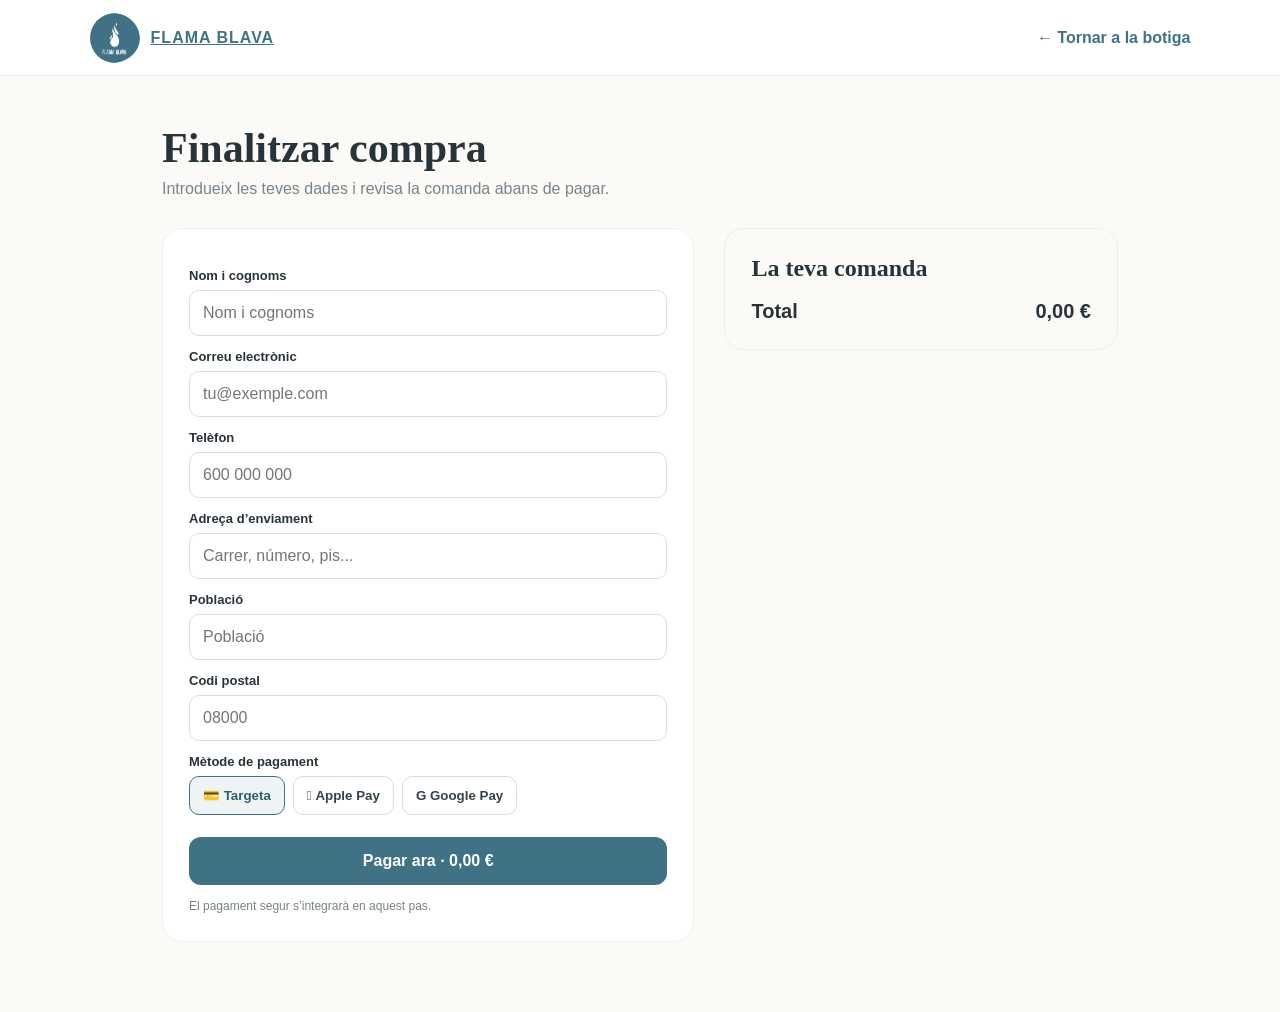
==== checkout.html @ 1827d380 "Crear pàgina pròpia de checkout" ====
<!doctype html><html lang="ca"><head><meta charset="utf-8"><meta name="viewport" content="width=device-width,initial-scale=1"><title>Finalitzar compra · Flama Blava</title><style>*{box-sizing:border-box}body{margin:0;font-family:Arial,sans-serif;background:#fbfaf7;color:#27343a}.top{height:76px;background:#fff;border-bottom:1px solid #eee;display:flex;align-items:center;padding:0 7%;justify-content:space-between}.brand{display:flex;align-items:center;gap:11px;font-weight:800;letter-spacing:1px;color:#3f7285}.brand img{width:50px;height:50px;object-fit:cover;border-radius:50%}.back{color:#3f7285;text-decoration:none;font-weight:700}.page{max-width:1000px;margin:0 auto;padding:48px 22px 70px}.page h1{font-family:Georgia,serif;font-size:42px;margin:0 0 8px}.sub{color:#78848a;margin:0 0 30px}.checkout-grid{display:grid;grid-template-columns:1.15fr .85fr;gap:30px}.checkout-form,.summary{background:#fff;border:1px solid #eee;border-radius:20px;padding:26px}.checkout-form label{display:block;font-weight:700;font-size:13px;margin:13px 0 7px}.checkout-form input{width:100%;padding:13px;border:1px solid #d8e0e1;border-radius:10px;font:inherit;outline:none}.checkout-form input:focus{border-color:#3f7285;box-shadow:0 0 0 3px #3f728522}.payment-options{display:flex;gap:8px;flex-wrap:wrap}.payment-option{border:1px solid #d8e0e1;background:#fff;color:#36434a;border-radius:10px;padding:11px 13px;cursor:pointer;font-weight:700}.payment-option.selected{border-color:#3f7285;background:#eef4f5;color:#315e6d}.summary{height:max-content;background:#fbfaf7}.summary h2{font-family:Georgia,serif;margin:0 0 16px}.summary-row{display:flex;justify-content:space-between;gap:10px;padding:11px 0;border-bottom:1px solid #e7e4df;font-size:14px}.total{display:flex;justify-content:space-between;font-size:20px;font-weight:800;margin-top:18px}.pay{width:100%;margin-top:22px;border:0;background:#3f7285;color:#fff;padding:15px;border-radius:12px;font-weight:800;font-size:16px;cursor:pointer}.note{font-size:12px;color:#78848a;margin-top:12px;line-height:1.5}@media(max-width:700px){.checkout-grid{grid-template-columns:1fr}.page{padding-top:32px}.page h1{font-size:34px}.top{padding:0 5%}.brand span{display:none}}</style></head><body><header class="top"><a class="brand" href="index.html"><img src="assets/IMG_2383.jpeg" alt="Flama Blava"><span>FLAMA BLAVA</span></a><a class="back" href="index.html">← Tornar a la botiga</a></header><main class="page"><h1>Finalitzar compra</h1><p class="sub">Introdueix les teves dades i revisa la comanda abans de pagar.</p><div class="checkout-grid"><form class="checkout-form" id="checkoutForm"><label>Nom i cognoms</label><input required autocomplete="name" placeholder="Nom i cognoms"><label>Correu electrònic</label><input type="email" required autocomplete="email" placeholder="tu@exemple.com"><label>Telèfon</label><input type="tel" required autocomplete="tel" placeholder="600 000 000"><label>Adreça d’enviament</label><input required autocomplete="street-address" placeholder="Carrer, número, pis..."><label>Població</label><input required autocomplete="address-level2" placeholder="Població"><label>Codi postal</label><input required autocomplete="postal-code" inputmode="numeric" placeholder="08000"><label>Mètode de pagament</label><div class="payment-options"><button type="button" class="payment-option selected">💳 Targeta</button><button type="button" class="payment-option"> Apple Pay</button><button type="button" class="payment-option">G Google Pay</button></div><button class="pay" type="submit">Pagar ara · <span id="payTotal">0,00 €</span></button><div class="note">El pagament segur s’integrarà en aquest pas.</div></form><aside class="summary"><h2>La teva comanda</h2><div id="summary"></div><div class="total"><span>Total</span><span id="total">0,00 €</span></div></aside></div></main><script>const cart=JSON.parse(localStorage.getItem('flamaBlavaCart')||'[]');const esc=v=>String(v).replaceAll('&','&amp;').replaceAll('<','&lt;').replaceAll('>','&gt;');const total=cart.reduce((s,x)=>s+x.price*x.qty,0);document.getElementById('summary').innerHTML=cart.map(x=>'<div class="summary-row"><span>'+esc(x.name)+' × '+x.qty+'</span><strong>'+((x.price*x.qty).toFixed(2).replace('.',','))+' €</strong></div>').join('');document.getElementById('total').textContent=total.toFixed(2).replace('.',',')+' €';document.getElementById('payTotal').textContent=total.toFixed(2).replace('.',',')+' €';document.querySelectorAll('.payment-option').forEach(b=>b.onclick=()=>{document.querySelectorAll('.payment-option').forEach(x=>x.classList.remove('selected'));b.classList.add('selected')});document.getElementById('checkoutForm').onsubmit=e=>e.preventDefault();</script></body></html>
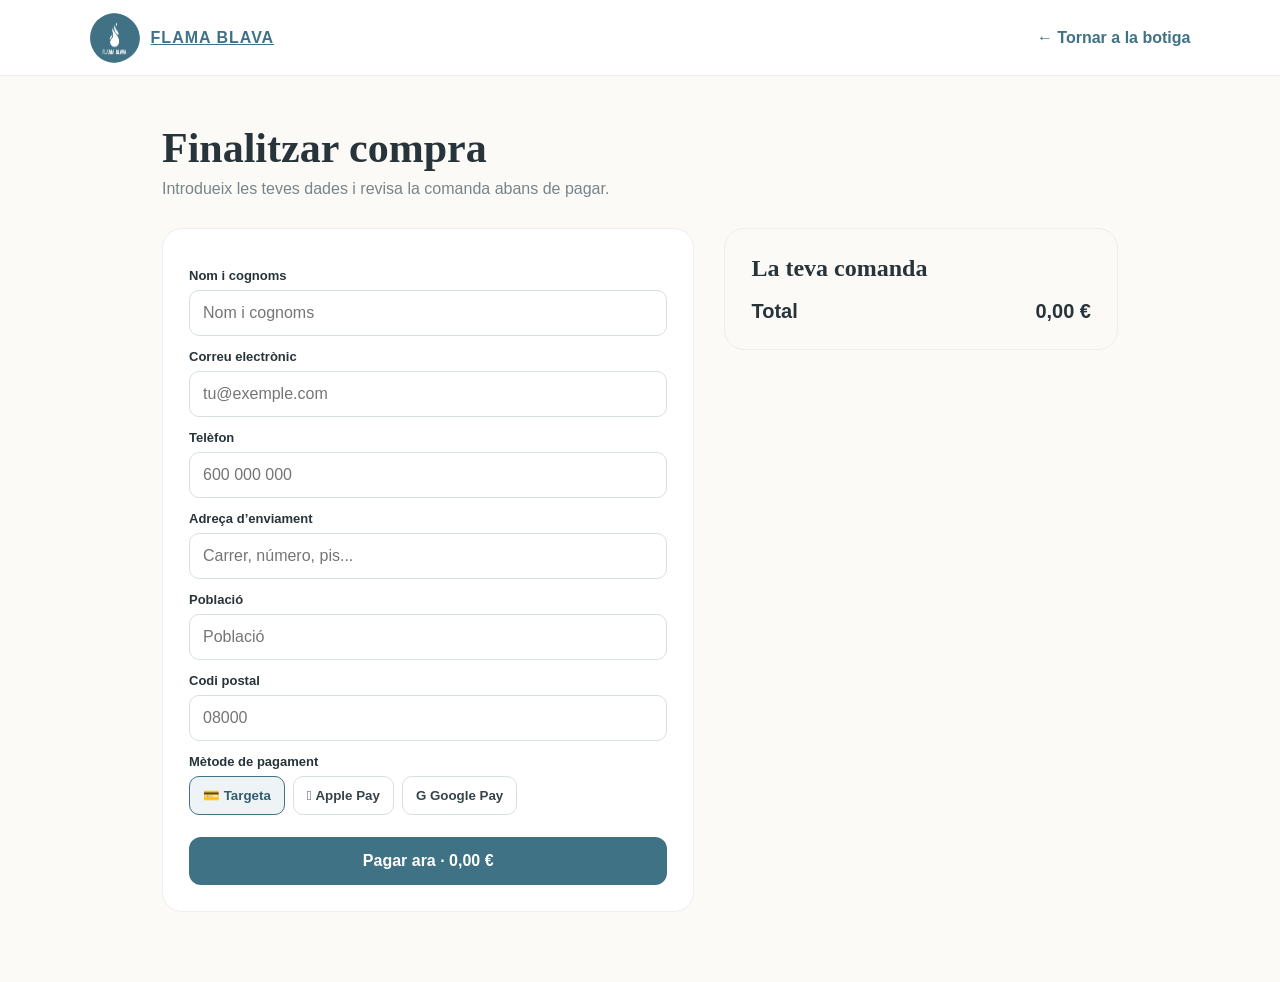
==== commit c2a837d8: "Treure missatge de pagament demo del checkout" ====
--- a/checkout.html
+++ b/checkout.html
@@ -1 +1 @@
-<!doctype html><html lang="ca"><head><meta charset="utf-8"><meta name="viewport" content="width=device-width,initial-scale=1"><title>Finalitzar compra · Flama Blava</title><style>*{box-sizing:border-box}body{margin:0;font-family:Arial,sans-serif;background:#fbfaf7;color:#27343a}.top{height:76px;background:#fff;border-bottom:1px solid #eee;display:flex;align-items:center;padding:0 7%;justify-content:space-between}.brand{display:flex;align-items:center;gap:11px;font-weight:800;letter-spacing:1px;color:#3f7285}.brand img{width:50px;height:50px;object-fit:cover;border-radius:50%}.back{color:#3f7285;text-decoration:none;font-weight:700}.page{max-width:1000px;margin:0 auto;padding:48px 22px 70px}.page h1{font-family:Georgia,serif;font-size:42px;margin:0 0 8px}.sub{color:#78848a;margin:0 0 30px}.checkout-grid{display:grid;grid-template-columns:1.15fr .85fr;gap:30px}.checkout-form,.summary{background:#fff;border:1px solid #eee;border-radius:20px;padding:26px}.checkout-form label{display:block;font-weight:700;font-size:13px;margin:13px 0 7px}.checkout-form input{width:100%;padding:13px;border:1px solid #d8e0e1;border-radius:10px;font:inherit;outline:none}.checkout-form input:focus{border-color:#3f7285;box-shadow:0 0 0 3px #3f728522}.payment-options{display:flex;gap:8px;flex-wrap:wrap}.payment-option{border:1px solid #d8e0e1;background:#fff;color:#36434a;border-radius:10px;padding:11px 13px;cursor:pointer;font-weight:700}.payment-option.selected{border-color:#3f7285;background:#eef4f5;color:#315e6d}.summary{height:max-content;background:#fbfaf7}.summary h2{font-family:Georgia,serif;margin:0 0 16px}.summary-row{display:flex;justify-content:space-between;gap:10px;padding:11px 0;border-bottom:1px solid #e7e4df;font-size:14px}.total{display:flex;justify-content:space-between;font-size:20px;font-weight:800;margin-top:18px}.pay{width:100%;margin-top:22px;border:0;background:#3f7285;color:#fff;padding:15px;border-radius:12px;font-weight:800;font-size:16px;cursor:pointer}.note{font-size:12px;color:#78848a;margin-top:12px;line-height:1.5}@media(max-width:700px){.checkout-grid{grid-template-columns:1fr}.page{padding-top:32px}.page h1{font-size:34px}.top{padding:0 5%}.brand span{display:none}}</style></head><body><header class="top"><a class="brand" href="index.html"><img src="assets/IMG_2383.jpeg" alt="Flama Blava"><span>FLAMA BLAVA</span></a><a class="back" href="index.html">← Tornar a la botiga</a></header><main class="page"><h1>Finalitzar compra</h1><p class="sub">Introdueix les teves dades i revisa la comanda abans de pagar.</p><div class="checkout-grid"><form class="checkout-form" id="checkoutForm"><label>Nom i cognoms</label><input required autocomplete="name" placeholder="Nom i cognoms"><label>Correu electrònic</label><input type="email" required autocomplete="email" placeholder="tu@exemple.com"><label>Telèfon</label><input type="tel" required autocomplete="tel" placeholder="600 000 000"><label>Adreça d’enviament</label><input required autocomplete="street-address" placeholder="Carrer, número, pis..."><label>Població</label><input required autocomplete="address-level2" placeholder="Població"><label>Codi postal</label><input required autocomplete="postal-code" inputmode="numeric" placeholder="08000"><label>Mètode de pagament</label><div class="payment-options"><button type="button" class="payment-option selected">💳 Targeta</button><button type="button" class="payment-option"> Apple Pay</button><button type="button" class="payment-option">G Google Pay</button></div><button class="pay" type="submit">Pagar ara · <span id="payTotal">0,00 €</span></button><div class="note">El pagament segur s’integrarà en aquest pas.</div></form><aside class="summary"><h2>La teva comanda</h2><div id="summary"></div><div class="total"><span>Total</span><span id="total">0,00 €</span></div></aside></div></main><script>const cart=JSON.parse(localStorage.getItem('flamaBlavaCart')||'[]');const esc=v=>String(v).replaceAll('&','&amp;').replaceAll('<','&lt;').replaceAll('>','&gt;');const total=cart.reduce((s,x)=>s+x.price*x.qty,0);document.getElementById('summary').innerHTML=cart.map(x=>'<div class="summary-row"><span>'+esc(x.name)+' × '+x.qty+'</span><strong>'+((x.price*x.qty).toFixed(2).replace('.',','))+' €</strong></div>').join('');document.getElementById('total').textContent=total.toFixed(2).replace('.',',')+' €';document.getElementById('payTotal').textContent=total.toFixed(2).replace('.',',')+' €';document.querySelectorAll('.payment-option').forEach(b=>b.onclick=()=>{document.querySelectorAll('.payment-option').forEach(x=>x.classList.remove('selected'));b.classList.add('selected')});document.getElementById('checkoutForm').onsubmit=e=>e.preventDefault();</script></body></html>+<!doctype html><html lang="ca"><head><meta charset="utf-8"><meta name="viewport" content="width=device-width,initial-scale=1"><title>Finalitzar compra · Flama Blava</title><style>*{box-sizing:border-box}body{margin:0;font-family:Arial,sans-serif;background:#fbfaf7;color:#27343a}.top{height:76px;background:#fff;border-bottom:1px solid #eee;display:flex;align-items:center;padding:0 7%;justify-content:space-between}.brand{display:flex;align-items:center;gap:11px;font-weight:800;letter-spacing:1px;color:#3f7285}.brand img{width:50px;height:50px;object-fit:cover;border-radius:50%}.back{color:#3f7285;text-decoration:none;font-weight:700}.page{max-width:1000px;margin:0 auto;padding:48px 22px 70px}.page h1{font-family:Georgia,serif;font-size:42px;margin:0 0 8px}.sub{color:#78848a;margin:0 0 30px}.checkout-grid{display:grid;grid-template-columns:1.15fr .85fr;gap:30px}.checkout-form,.summary{background:#fff;border:1px solid #eee;border-radius:20px;padding:26px}.checkout-form label{display:block;font-weight:700;font-size:13px;margin:13px 0 7px}.checkout-form input{width:100%;padding:13px;border:1px solid #d8e0e1;border-radius:10px;font:inherit;outline:none}.checkout-form input:focus{border-color:#3f7285;box-shadow:0 0 0 3px #3f728522}.payment-options{display:flex;gap:8px;flex-wrap:wrap}.payment-option{border:1px solid #d8e0e1;background:#fff;color:#36434a;border-radius:10px;padding:11px 13px;cursor:pointer;font-weight:700}.payment-option.selected{border-color:#3f7285;background:#eef4f5;color:#315e6d}.summary{height:max-content;background:#fbfaf7}.summary h2{font-family:Georgia,serif;margin:0 0 16px}.summary-row{display:flex;justify-content:space-between;gap:10px;padding:11px 0;border-bottom:1px solid #e7e4df;font-size:14px}.total{display:flex;justify-content:space-between;font-size:20px;font-weight:800;margin-top:18px}.pay{width:100%;margin-top:22px;border:0;background:#3f7285;color:#fff;padding:15px;border-radius:12px;font-weight:800;font-size:16px;cursor:pointer}.note{font-size:12px;color:#78848a;margin-top:12px;line-height:1.5}@media(max-width:700px){.checkout-grid{grid-template-columns:1fr}.page{padding-top:32px}.page h1{font-size:34px}.top{padding:0 5%}.brand span{display:none}}</style></head><body><header class="top"><a class="brand" href="index.html"><img src="assets/IMG_2383.jpeg" alt="Flama Blava"><span>FLAMA BLAVA</span></a><a class="back" href="index.html">← Tornar a la botiga</a></header><main class="page"><h1>Finalitzar compra</h1><p class="sub">Introdueix les teves dades i revisa la comanda abans de pagar.</p><div class="checkout-grid"><form class="checkout-form" id="checkoutForm"><label>Nom i cognoms</label><input required autocomplete="name" placeholder="Nom i cognoms"><label>Correu electrònic</label><input type="email" required autocomplete="email" placeholder="tu@exemple.com"><label>Telèfon</label><input type="tel" required autocomplete="tel" placeholder="600 000 000"><label>Adreça d’enviament</label><input required autocomplete="street-address" placeholder="Carrer, número, pis..."><label>Població</label><input required autocomplete="address-level2" placeholder="Població"><label>Codi postal</label><input required autocomplete="postal-code" inputmode="numeric" placeholder="08000"><label>Mètode de pagament</label><div class="payment-options"><button type="button" class="payment-option selected">💳 Targeta</button><button type="button" class="payment-option"> Apple Pay</button><button type="button" class="payment-option">G Google Pay</button></div><button class="pay" type="submit">Pagar ara · <span id="payTotal">0,00 €</span></button></form><aside class="summary"><h2>La teva comanda</h2><div id="summary"></div><div class="total"><span>Total</span><span id="total">0,00 €</span></div></aside></div></main><script>const cart=JSON.parse(localStorage.getItem('flamaBlavaCart')||'[]');const esc=v=>String(v).replaceAll('&','&amp;').replaceAll('<','&lt;').replaceAll('>','&gt;');const total=cart.reduce((s,x)=>s+x.price*x.qty,0);document.getElementById('summary').innerHTML=cart.map(x=>'<div class="summary-row"><span>'+esc(x.name)+' × '+x.qty+'</span><strong>'+((x.price*x.qty).toFixed(2).replace('.',','))+' €</strong></div>').join('');document.getElementById('total').textContent=total.toFixed(2).replace('.',',')+' €';document.getElementById('payTotal').textContent=total.toFixed(2).replace('.',',')+' €';document.querySelectorAll('.payment-option').forEach(b=>b.onclick=()=>{document.querySelectorAll('.payment-option').forEach(x=>x.classList.remove('selected'));b.classList.add('selected')});document.getElementById('checkoutForm').onsubmit=e=>e.preventDefault();</script></body></html>
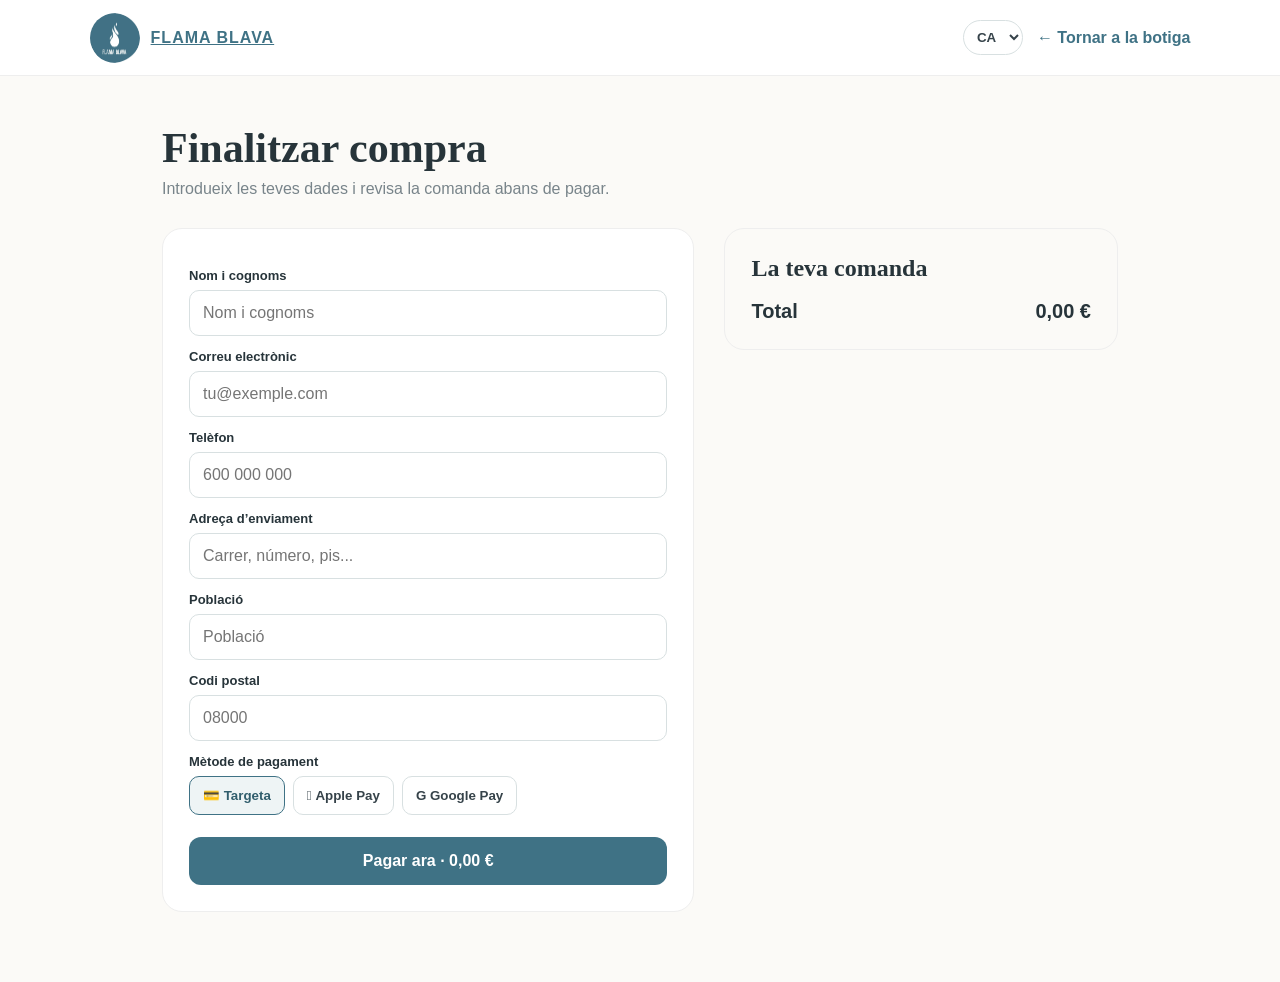
==== commit 078dcf1a: "Afegir idiomes al checkout" ====
--- a/checkout.html
+++ b/checkout.html
@@ -1 +1 @@
-<!doctype html><html lang="ca"><head><meta charset="utf-8"><meta name="viewport" content="width=device-width,initial-scale=1"><title>Finalitzar compra · Flama Blava</title><style>*{box-sizing:border-box}body{margin:0;font-family:Arial,sans-serif;background:#fbfaf7;color:#27343a}.top{height:76px;background:#fff;border-bottom:1px solid #eee;display:flex;align-items:center;padding:0 7%;justify-content:space-between}.brand{display:flex;align-items:center;gap:11px;font-weight:800;letter-spacing:1px;color:#3f7285}.brand img{width:50px;height:50px;object-fit:cover;border-radius:50%}.back{color:#3f7285;text-decoration:none;font-weight:700}.page{max-width:1000px;margin:0 auto;padding:48px 22px 70px}.page h1{font-family:Georgia,serif;font-size:42px;margin:0 0 8px}.sub{color:#78848a;margin:0 0 30px}.checkout-grid{display:grid;grid-template-columns:1.15fr .85fr;gap:30px}.checkout-form,.summary{background:#fff;border:1px solid #eee;border-radius:20px;padding:26px}.checkout-form label{display:block;font-weight:700;font-size:13px;margin:13px 0 7px}.checkout-form input{width:100%;padding:13px;border:1px solid #d8e0e1;border-radius:10px;font:inherit;outline:none}.checkout-form input:focus{border-color:#3f7285;box-shadow:0 0 0 3px #3f728522}.payment-options{display:flex;gap:8px;flex-wrap:wrap}.payment-option{border:1px solid #d8e0e1;background:#fff;color:#36434a;border-radius:10px;padding:11px 13px;cursor:pointer;font-weight:700}.payment-option.selected{border-color:#3f7285;background:#eef4f5;color:#315e6d}.summary{height:max-content;background:#fbfaf7}.summary h2{font-family:Georgia,serif;margin:0 0 16px}.summary-row{display:flex;justify-content:space-between;gap:10px;padding:11px 0;border-bottom:1px solid #e7e4df;font-size:14px}.total{display:flex;justify-content:space-between;font-size:20px;font-weight:800;margin-top:18px}.pay{width:100%;margin-top:22px;border:0;background:#3f7285;color:#fff;padding:15px;border-radius:12px;font-weight:800;font-size:16px;cursor:pointer}.note{font-size:12px;color:#78848a;margin-top:12px;line-height:1.5}@media(max-width:700px){.checkout-grid{grid-template-columns:1fr}.page{padding-top:32px}.page h1{font-size:34px}.top{padding:0 5%}.brand span{display:none}}</style></head><body><header class="top"><a class="brand" href="index.html"><img src="assets/IMG_2383.jpeg" alt="Flama Blava"><span>FLAMA BLAVA</span></a><a class="back" href="index.html">← Tornar a la botiga</a></header><main class="page"><h1>Finalitzar compra</h1><p class="sub">Introdueix les teves dades i revisa la comanda abans de pagar.</p><div class="checkout-grid"><form class="checkout-form" id="checkoutForm"><label>Nom i cognoms</label><input required autocomplete="name" placeholder="Nom i cognoms"><label>Correu electrònic</label><input type="email" required autocomplete="email" placeholder="tu@exemple.com"><label>Telèfon</label><input type="tel" required autocomplete="tel" placeholder="600 000 000"><label>Adreça d’enviament</label><input required autocomplete="street-address" placeholder="Carrer, número, pis..."><label>Població</label><input required autocomplete="address-level2" placeholder="Població"><label>Codi postal</label><input required autocomplete="postal-code" inputmode="numeric" placeholder="08000"><label>Mètode de pagament</label><div class="payment-options"><button type="button" class="payment-option selected">💳 Targeta</button><button type="button" class="payment-option"> Apple Pay</button><button type="button" class="payment-option">G Google Pay</button></div><button class="pay" type="submit">Pagar ara · <span id="payTotal">0,00 €</span></button></form><aside class="summary"><h2>La teva comanda</h2><div id="summary"></div><div class="total"><span>Total</span><span id="total">0,00 €</span></div></aside></div></main><script>const cart=JSON.parse(localStorage.getItem('flamaBlavaCart')||'[]');const esc=v=>String(v).replaceAll('&','&amp;').replaceAll('<','&lt;').replaceAll('>','&gt;');const total=cart.reduce((s,x)=>s+x.price*x.qty,0);document.getElementById('summary').innerHTML=cart.map(x=>'<div class="summary-row"><span>'+esc(x.name)+' × '+x.qty+'</span><strong>'+((x.price*x.qty).toFixed(2).replace('.',','))+' €</strong></div>').join('');document.getElementById('total').textContent=total.toFixed(2).replace('.',',')+' €';document.getElementById('payTotal').textContent=total.toFixed(2).replace('.',',')+' €';document.querySelectorAll('.payment-option').forEach(b=>b.onclick=()=>{document.querySelectorAll('.payment-option').forEach(x=>x.classList.remove('selected'));b.classList.add('selected')});document.getElementById('checkoutForm').onsubmit=e=>e.preventDefault();</script></body></html>+<!doctype html><html lang="ca"><head><meta charset="utf-8"><meta name="viewport" content="width=device-width,initial-scale=1"><title>Finalitzar compra · Flama Blava</title><style>*{box-sizing:border-box}body{margin:0;font-family:Arial,sans-serif;background:#fbfaf7;color:#27343a}.top{height:76px;background:#fff;border-bottom:1px solid #eee;display:flex;align-items:center;padding:0 7%;justify-content:space-between}.brand{display:flex;align-items:center;gap:11px;font-weight:800;letter-spacing:1px;color:#3f7285}.brand img{width:50px;height:50px;object-fit:cover;border-radius:50%}.back{color:#3f7285;text-decoration:none;font-weight:700}.language{border:1px solid #d8e0e1;background:#fff;color:#36434a;border-radius:18px;padding:8px 9px;font-weight:700;cursor:pointer;margin-right:14px}.page{max-width:1000px;margin:0 auto;padding:48px 22px 70px}.page h1{font-family:Georgia,serif;font-size:42px;margin:0 0 8px}.sub{color:#78848a;margin:0 0 30px}.checkout-grid{display:grid;grid-template-columns:1.15fr .85fr;gap:30px}.checkout-form,.summary{background:#fff;border:1px solid #eee;border-radius:20px;padding:26px}.checkout-form label{display:block;font-weight:700;font-size:13px;margin:13px 0 7px}.checkout-form input{width:100%;padding:13px;border:1px solid #d8e0e1;border-radius:10px;font:inherit;outline:none}.checkout-form input:focus{border-color:#3f7285;box-shadow:0 0 0 3px #3f728522}.payment-options{display:flex;gap:8px;flex-wrap:wrap}.payment-option{border:1px solid #d8e0e1;background:#fff;color:#36434a;border-radius:10px;padding:11px 13px;cursor:pointer;font-weight:700}.payment-option.selected{border-color:#3f7285;background:#eef4f5;color:#315e6d}.summary{height:max-content;background:#fbfaf7}.summary h2{font-family:Georgia,serif;margin:0 0 16px}.summary-row{display:flex;justify-content:space-between;gap:10px;padding:11px 0;border-bottom:1px solid #e7e4df;font-size:14px}.total{display:flex;justify-content:space-between;font-size:20px;font-weight:800;margin-top:18px}.pay{width:100%;margin-top:22px;border:0;background:#3f7285;color:#fff;padding:15px;border-radius:12px;font-weight:800;font-size:16px;cursor:pointer}.note{font-size:12px;color:#78848a;margin-top:12px;line-height:1.5}@media(max-width:700px){.checkout-grid{grid-template-columns:1fr}.page{padding-top:32px}.page h1{font-size:34px}.top{padding:0 5%}.brand span{display:none}}</style></head><body><header class="top"><a class="brand" href="index.html"><img src="assets/IMG_2383.jpeg" alt="Flama Blava"><span>FLAMA BLAVA</span></a><div style="display:flex;align-items:center"><select class="language" id="language" aria-label="Idioma"><option value="ca">CA</option><option value="es">ES</option><option value="en">EN</option></select><a class="back" href="index.html" id="back">← Tornar a la botiga</a></div></header><main class="page"><h1 data-i18n="title">Finalitzar compra</h1><p class="sub" data-i18n="sub">Introdueix les teves dades i revisa la comanda abans de pagar.</p><div class="checkout-grid"><form class="checkout-form" id="checkoutForm"><label data-i18n="name">Nom i cognoms</label><input required autocomplete="name" placeholder="Nom i cognoms"><label data-i18n="email">Correu electrònic</label><input type="email" required autocomplete="email" placeholder="tu@exemple.com"><label data-i18n="phone">Telèfon</label><input type="tel" required autocomplete="tel" placeholder="600 000 000"><label data-i18n="address">Adreça d’enviament</label><input required autocomplete="street-address" placeholder="Carrer, número, pis..."><label data-i18n="city">Població</label><input required autocomplete="address-level2" placeholder="Població"><label data-i18n="postal">Codi postal</label><input required autocomplete="postal-code" inputmode="numeric" placeholder="08000"><label data-i18n="payment">Mètode de pagament</label><div class="payment-options"><button type="button" class="payment-option selected" data-i18n="card">💳 Targeta</button><button type="button" class="payment-option"> Apple Pay</button><button type="button" class="payment-option">G Google Pay</button></div><button class="pay" type="submit"><span data-i18n="pay">Pagar ara</span> · <span id="payTotal">0,00 €</span></button></form><aside class="summary"><h2 data-i18n="order">La teva comanda</h2><div id="summary"></div><div class="total"><span data-i18n="totalLabel">Total</span><span id="total">0,00 €</span></div></aside></div></main><script>const translations={ca:{title:'Finalitzar compra',sub:'Introdueix les teves dades i revisa la comanda abans de pagar.',name:'Nom i cognoms',email:'Correu electrònic',phone:'Telèfon',address:'Adreça d’enviament',city:'Població',postal:'Codi postal',payment:'Mètode de pagament',card:'💳 Targeta',pay:'Pagar ara',order:'La teva comanda',totalLabel:'Total',back:'← Tornar a la botiga'},es:{title:'Finalizar compra',sub:'Introduce tus datos y revisa el pedido antes de pagar.',name:'Nombre y apellidos',email:'Correo electrónico',phone:'Teléfono',address:'Dirección de envío',city:'Población',postal:'Código postal',payment:'Método de pago',card:'💳 Tarjeta',pay:'Pagar ahora',order:'Tu pedido',totalLabel:'Total',back:'← Volver a la tienda'},en:{title:'Checkout',sub:'Enter your details and review your order before paying.',name:'Full name',email:'Email address',phone:'Phone',address:'Shipping address',city:'City',postal:'Postcode',payment:'Payment method',card:'💳 Card',pay:'Pay now',order:'Your order',totalLabel:'Total',back:'← Back to shop'}};let lang=localStorage.getItem('flamaBlavaLang')||'ca';const tr=k=>translations[lang][k]||translations.ca[k];function applyLang(){document.documentElement.lang=lang;document.querySelectorAll('[data-i18n]').forEach(e=>e.textContent=tr(e.dataset.i18n));document.getElementById('language').value=lang;document.title=lang==='ca'?'Finalitzar compra · Flama Blava':lang==='es'?'Finalizar compra · Flama Blava':'Checkout · Flama Blava';}document.getElementById('language').onchange=e=>{lang=e.target.value;localStorage.setItem('flamaBlavaLang',lang);applyLang();};applyLang();const cart=JSON.parse(localStorage.getItem('flamaBlavaCart')||'[]');const esc=v=>String(v).replaceAll('&','&amp;').replaceAll('<','&lt;').replaceAll('>','&gt;');const total=cart.reduce((s,x)=>s+x.price*x.qty,0);document.getElementById('summary').innerHTML=cart.map(x=>'<div class="summary-row"><span>'+esc(x.name)+' × '+x.qty+'</span><strong>'+((x.price*x.qty).toFixed(2).replace('.',','))+' €</strong></div>').join('');document.getElementById('total').textContent=total.toFixed(2).replace('.',',')+' €';document.getElementById('payTotal').textContent=total.toFixed(2).replace('.',',')+' €';document.querySelectorAll('.payment-option').forEach(b=>b.onclick=()=>{document.querySelectorAll('.payment-option').forEach(x=>x.classList.remove('selected'));b.classList.add('selected')});document.getElementById('checkoutForm').onsubmit=e=>e.preventDefault();</script></body></html>
